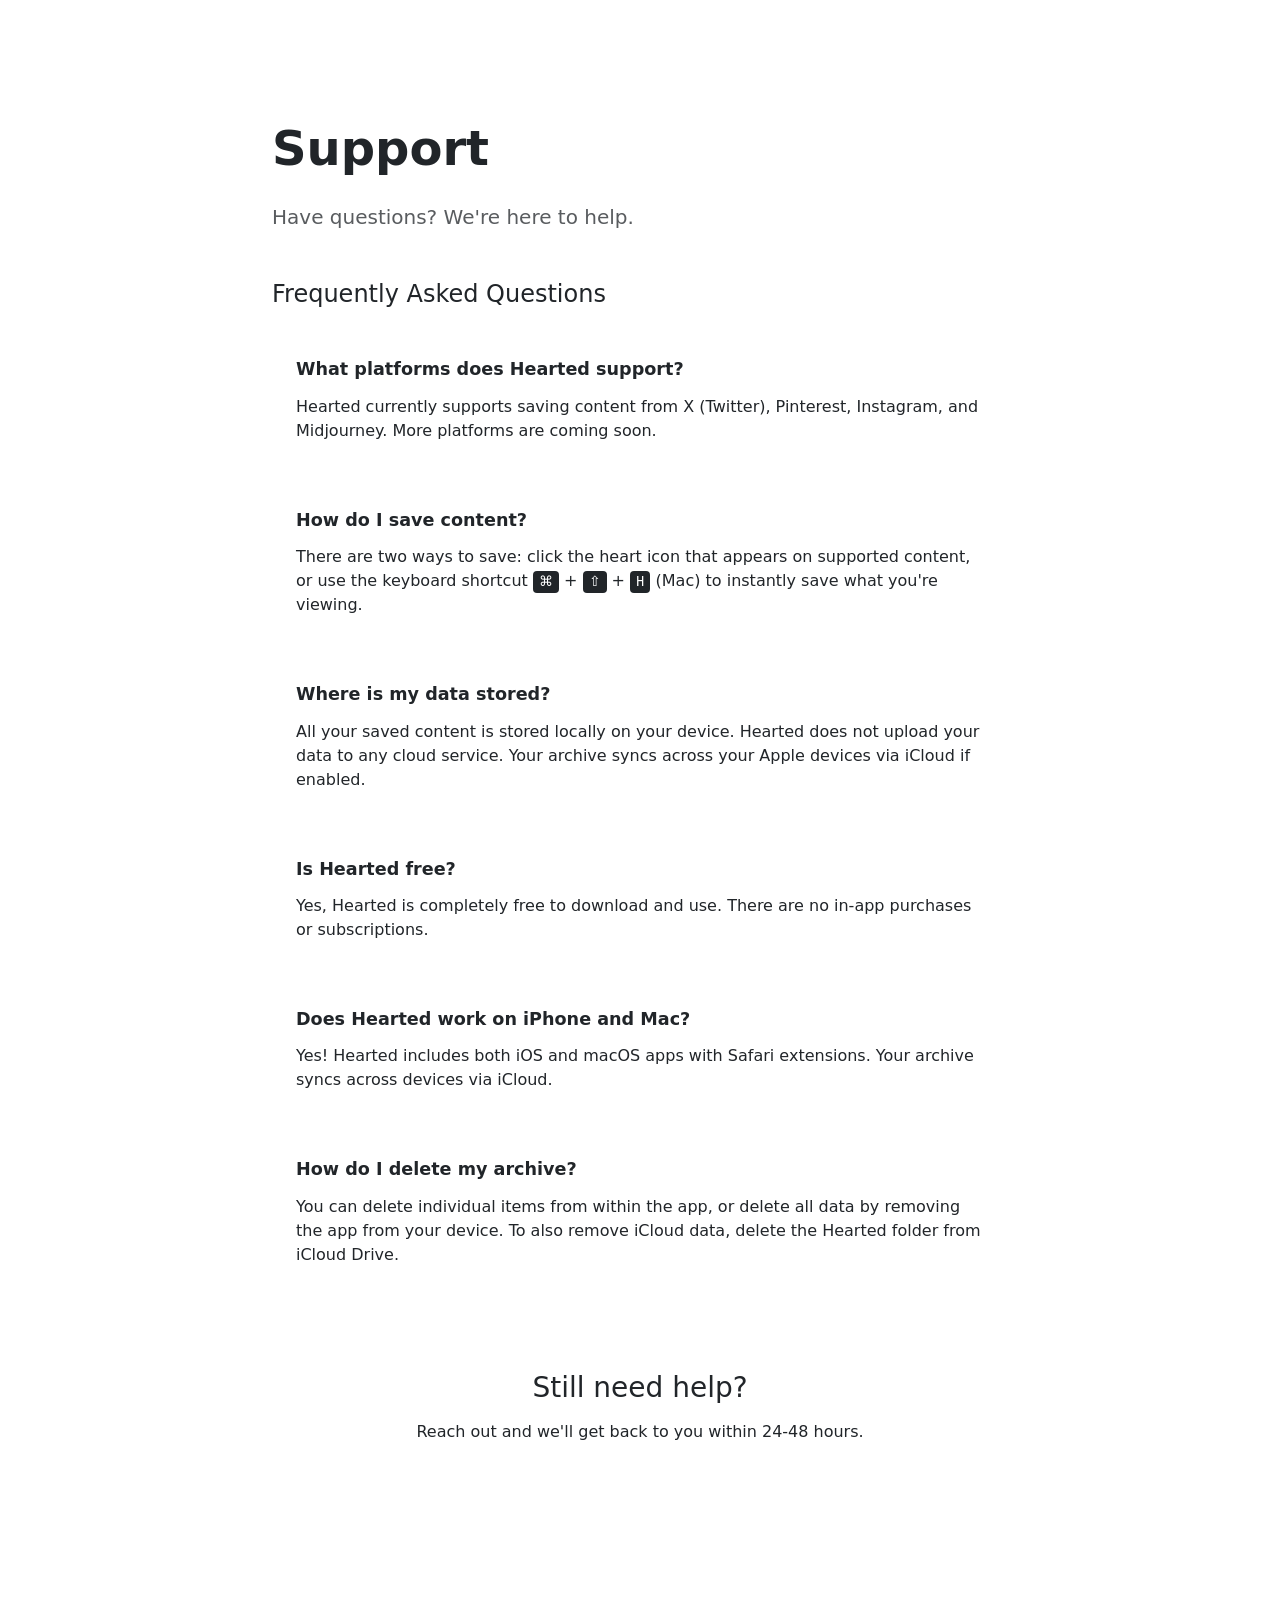
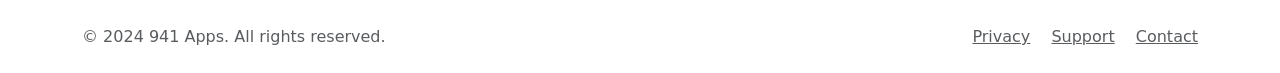
==== web/support.html @ 51d60938 "feat(web): add h3arted.com landing page - Modern dark theme landing page with hero, features, platfo" ====
<!DOCTYPE html>
<html lang="en">
<head>
    <meta charset="UTF-8">
    <meta name="viewport" content="width=device-width, initial-scale=1.0">
    <title>Support - Hearted</title>
    <meta name="description" content="Get help with Hearted - FAQ, troubleshooting, and contact information.">
    <meta name="theme-color" content="#E11D48">

    <!-- Canonical URL -->
    <link rel="canonical" href="https://h3arted.com/support.html">

    <!-- Favicon -->
    <link rel="icon" type="image/svg+xml" href="data:image/svg+xml,<svg xmlns='http://www.w3.org/2000/svg' viewBox='0 0 100 100'><text y='.9em' font-size='90'>❤️</text></svg>">

    <!-- FAQPage Schema -->
    <script type="application/ld+json">
    {
        "@context": "https://schema.org",
        "@type": "FAQPage",
        "mainEntity": [
            {
                "@type": "Question",
                "name": "What platforms does Hearted support?",
                "acceptedAnswer": {
                    "@type": "Answer",
                    "text": "Hearted currently supports saving content from X (Twitter), Pinterest, Instagram, and Midjourney. More platforms are coming soon."
                }
            },
            {
                "@type": "Question",
                "name": "How do I save content?",
                "acceptedAnswer": {
                    "@type": "Answer",
                    "text": "There are two ways to save: click the heart icon that appears on supported content, or use the keyboard shortcut Cmd+Shift+H (Mac) to instantly save what you're viewing."
                }
            },
            {
                "@type": "Question",
                "name": "Where is my data stored?",
                "acceptedAnswer": {
                    "@type": "Answer",
                    "text": "All your saved content is stored locally on your device. Hearted does not upload your data to any cloud service. Your archive syncs across your Apple devices via iCloud if enabled."
                }
            },
            {
                "@type": "Question",
                "name": "Is Hearted free?",
                "acceptedAnswer": {
                    "@type": "Answer",
                    "text": "Yes, Hearted is completely free to download and use. There are no in-app purchases or subscriptions."
                }
            },
            {
                "@type": "Question",
                "name": "Does Hearted work on iPhone and Mac?",
                "acceptedAnswer": {
                    "@type": "Answer",
                    "text": "Yes! Hearted includes both iOS and macOS apps with Safari extensions. Your archive syncs across devices via iCloud."
                }
            },
            {
                "@type": "Question",
                "name": "How do I delete my archive?",
                "acceptedAnswer": {
                    "@type": "Answer",
                    "text": "You can delete individual items from within the app, or delete all data by removing the app from your device. To also remove iCloud data, delete the Hearted folder from iCloud Drive."
                }
            }
        ]
    }
    </script>

    <!-- Bootstrap CSS -->
    <link href="https://cdn.jsdelivr.net/npm/bootstrap@5.3.2/dist/css/bootstrap.min.css" rel="stylesheet">
    <link rel="stylesheet" href="https://cdn.jsdelivr.net/npm/bootstrap-icons@1.11.2/font/bootstrap-icons.min.css">
    <link rel="stylesheet" href="/static/css/styles.css">

    <style>
        .support-content {
            padding-top: 120px;
            padding-bottom: 80px;
        }

        .faq-item {
            background: var(--color-surface);
            border-radius: 16px;
            padding: 1.5rem;
            margin-bottom: 1rem;
            border: 1px solid var(--color-border);
        }

        .faq-question {
            font-weight: 600;
            font-size: 1.1rem;
            margin-bottom: 0.75rem;
            color: var(--color-text);
        }

        .faq-answer {
            color: var(--color-text-muted);
            margin-bottom: 0;
        }

        .contact-card {
            background: var(--gradient-primary);
            border-radius: 20px;
            padding: 2rem;
            text-align: center;
            margin-top: 3rem;
        }

        .contact-card h3 {
            margin-bottom: 1rem;
        }

        .contact-card a {
            color: white;
            font-size: 1.2rem;
            text-decoration: none;
        }

        .contact-card a:hover {
            text-decoration: underline;
        }
    </style>
</head>
<body>
    <!-- Navigation -->
    <nav class="navbar navbar-expand-lg navbar-dark fixed-top">
        <div class="container">
            <a class="navbar-brand" href="/">
                <span class="brand-icon">❤️</span> Hearted
            </a>
            <button class="navbar-toggler" type="button" data-bs-toggle="collapse" data-bs-target="#navbarNav">
                <span class="navbar-toggler-icon"></span>
            </button>
            <div class="collapse navbar-collapse" id="navbarNav">
                <ul class="navbar-nav ms-auto">
                    <li class="nav-item">
                        <a class="nav-link" href="/#features">Features</a>
                    </li>
                    <li class="nav-item">
                        <a class="nav-link" href="/#platforms">Platforms</a>
                    </li>
                    <li class="nav-item">
                        <a class="nav-link active" href="/support.html">Support</a>
                    </li>
                </ul>
            </div>
        </div>
    </nav>

    <!-- Support Content -->
    <main class="support-content">
        <div class="container">
            <div class="row justify-content-center">
                <div class="col-lg-8">
                    <h1 class="display-5 fw-bold mb-4">Support</h1>
                    <p class="lead text-muted mb-5">Have questions? We're here to help.</p>

                    <h2 class="h4 mb-4">Frequently Asked Questions</h2>

                    <div class="faq-item">
                        <p class="faq-question">What platforms does Hearted support?</p>
                        <p class="faq-answer">
                            Hearted currently supports saving content from X (Twitter), Pinterest, Instagram, and Midjourney. More platforms are coming soon.
                        </p>
                    </div>

                    <div class="faq-item">
                        <p class="faq-question">How do I save content?</p>
                        <p class="faq-answer">
                            There are two ways to save: click the heart icon that appears on supported content, or use the keyboard shortcut <kbd>⌘</kbd> + <kbd>⇧</kbd> + <kbd>H</kbd> (Mac) to instantly save what you're viewing.
                        </p>
                    </div>

                    <div class="faq-item">
                        <p class="faq-question">Where is my data stored?</p>
                        <p class="faq-answer">
                            All your saved content is stored locally on your device. Hearted does not upload your data to any cloud service. Your archive syncs across your Apple devices via iCloud if enabled.
                        </p>
                    </div>

                    <div class="faq-item">
                        <p class="faq-question">Is Hearted free?</p>
                        <p class="faq-answer">
                            Yes, Hearted is completely free to download and use. There are no in-app purchases or subscriptions.
                        </p>
                    </div>

                    <div class="faq-item">
                        <p class="faq-question">Does Hearted work on iPhone and Mac?</p>
                        <p class="faq-answer">
                            Yes! Hearted includes both iOS and macOS apps with Safari extensions. Your archive syncs across devices via iCloud.
                        </p>
                    </div>

                    <div class="faq-item">
                        <p class="faq-question">How do I delete my archive?</p>
                        <p class="faq-answer">
                            You can delete individual items from within the app, or delete all data by removing the app from your device. To also remove iCloud data, delete the Hearted folder from iCloud Drive.
                        </p>
                    </div>

                    <div class="contact-card">
                        <h3>Still need help?</h3>
                        <p class="mb-3">Reach out and we'll get back to you within 24-48 hours.</p>
                        <a href="mailto:blake@941apps.com">
                            <i class="bi bi-envelope me-2"></i>blake@941apps.com
                        </a>
                    </div>
                </div>
            </div>
        </div>
    </main>

    <!-- Footer -->
    <footer class="footer py-4">
        <div class="container">
            <div class="row align-items-center">
                <div class="col-md-6 text-center text-md-start mb-3 mb-md-0">
                    <span class="text-muted">&copy; 2024 941 Apps. All rights reserved.</span>
                </div>
                <div class="col-md-6 text-center text-md-end">
                    <a href="/privacy.html" class="text-muted me-3">Privacy</a>
                    <a href="/support.html" class="text-muted me-3">Support</a>
                    <a href="mailto:blake@941apps.com" class="text-muted">Contact</a>
                </div>
            </div>
        </div>
    </footer>

    <script src="https://cdn.jsdelivr.net/npm/bootstrap@5.3.2/dist/js/bootstrap.bundle.min.js"></script>
</body>
</html>
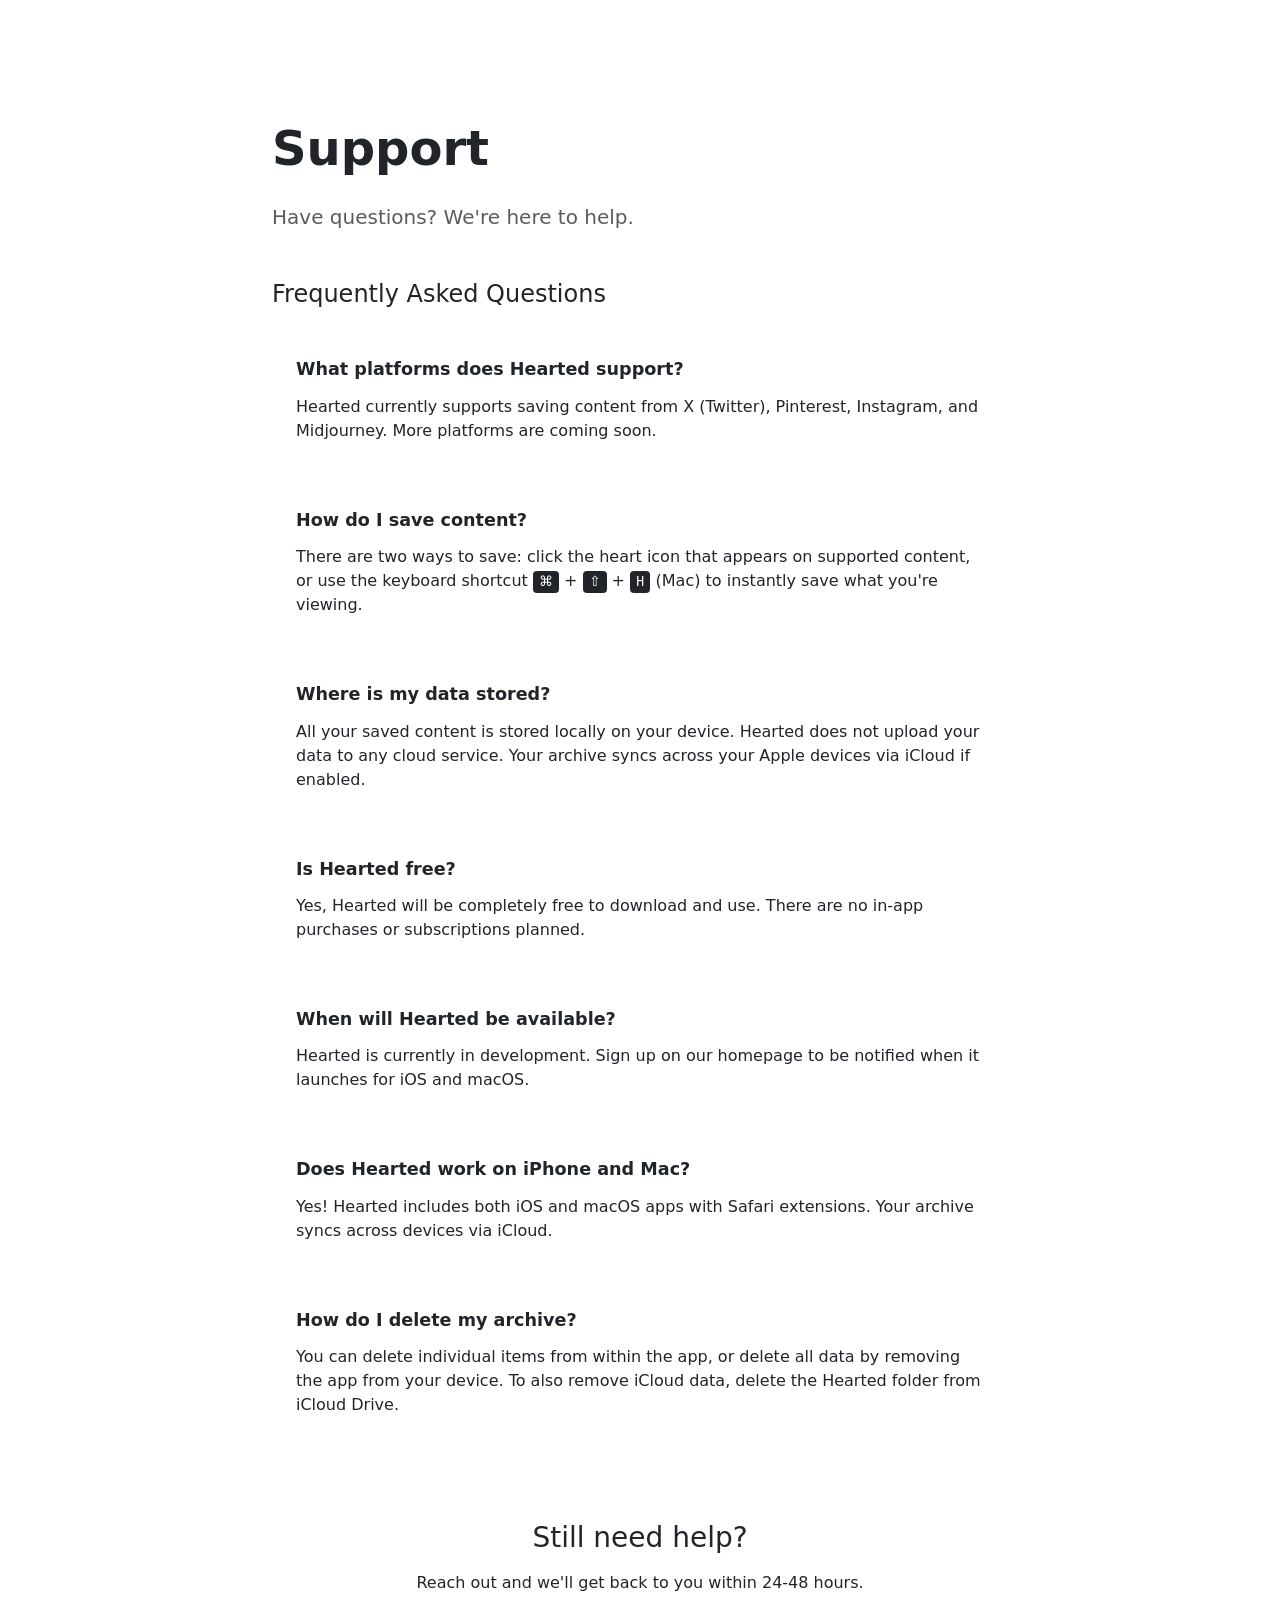
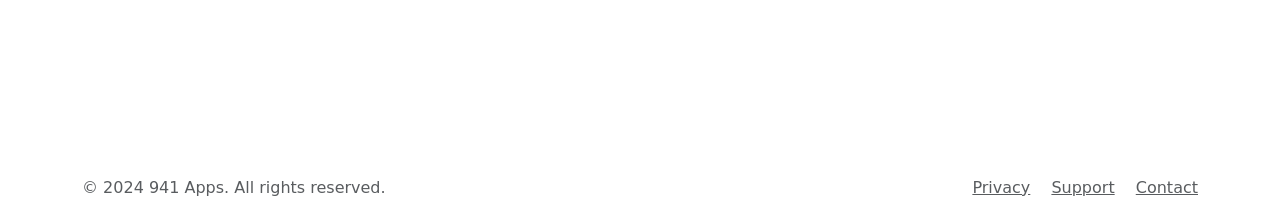
==== commit 48166f93: "feat(web): replace App Store with email signup form - Replace App Store download buttons with intere" ====
--- a/web/support.html
+++ b/web/support.html
@@ -48,7 +48,15 @@
                 "name": "Is Hearted free?",
                 "acceptedAnswer": {
                     "@type": "Answer",
-                    "text": "Yes, Hearted is completely free to download and use. There are no in-app purchases or subscriptions."
+                    "text": "Yes, Hearted will be completely free to download and use. There are no in-app purchases or subscriptions planned."
+                }
+            },
+            {
+                "@type": "Question",
+                "name": "When will Hearted be available?",
+                "acceptedAnswer": {
+                    "@type": "Answer",
+                    "text": "Hearted is currently in development. Sign up on our homepage to be notified when it launches for iOS and macOS."
                 }
             },
             {
@@ -185,7 +193,14 @@
                     <div class="faq-item">
                         <p class="faq-question">Is Hearted free?</p>
                         <p class="faq-answer">
-                            Yes, Hearted is completely free to download and use. There are no in-app purchases or subscriptions.
+                            Yes, Hearted will be completely free to download and use. There are no in-app purchases or subscriptions planned.
+                        </p>
+                    </div>
+
+                    <div class="faq-item">
+                        <p class="faq-question">When will Hearted be available?</p>
+                        <p class="faq-answer">
+                            Hearted is currently in development. Sign up on our homepage to be notified when it launches for iOS and macOS.
                         </p>
                     </div>
 
